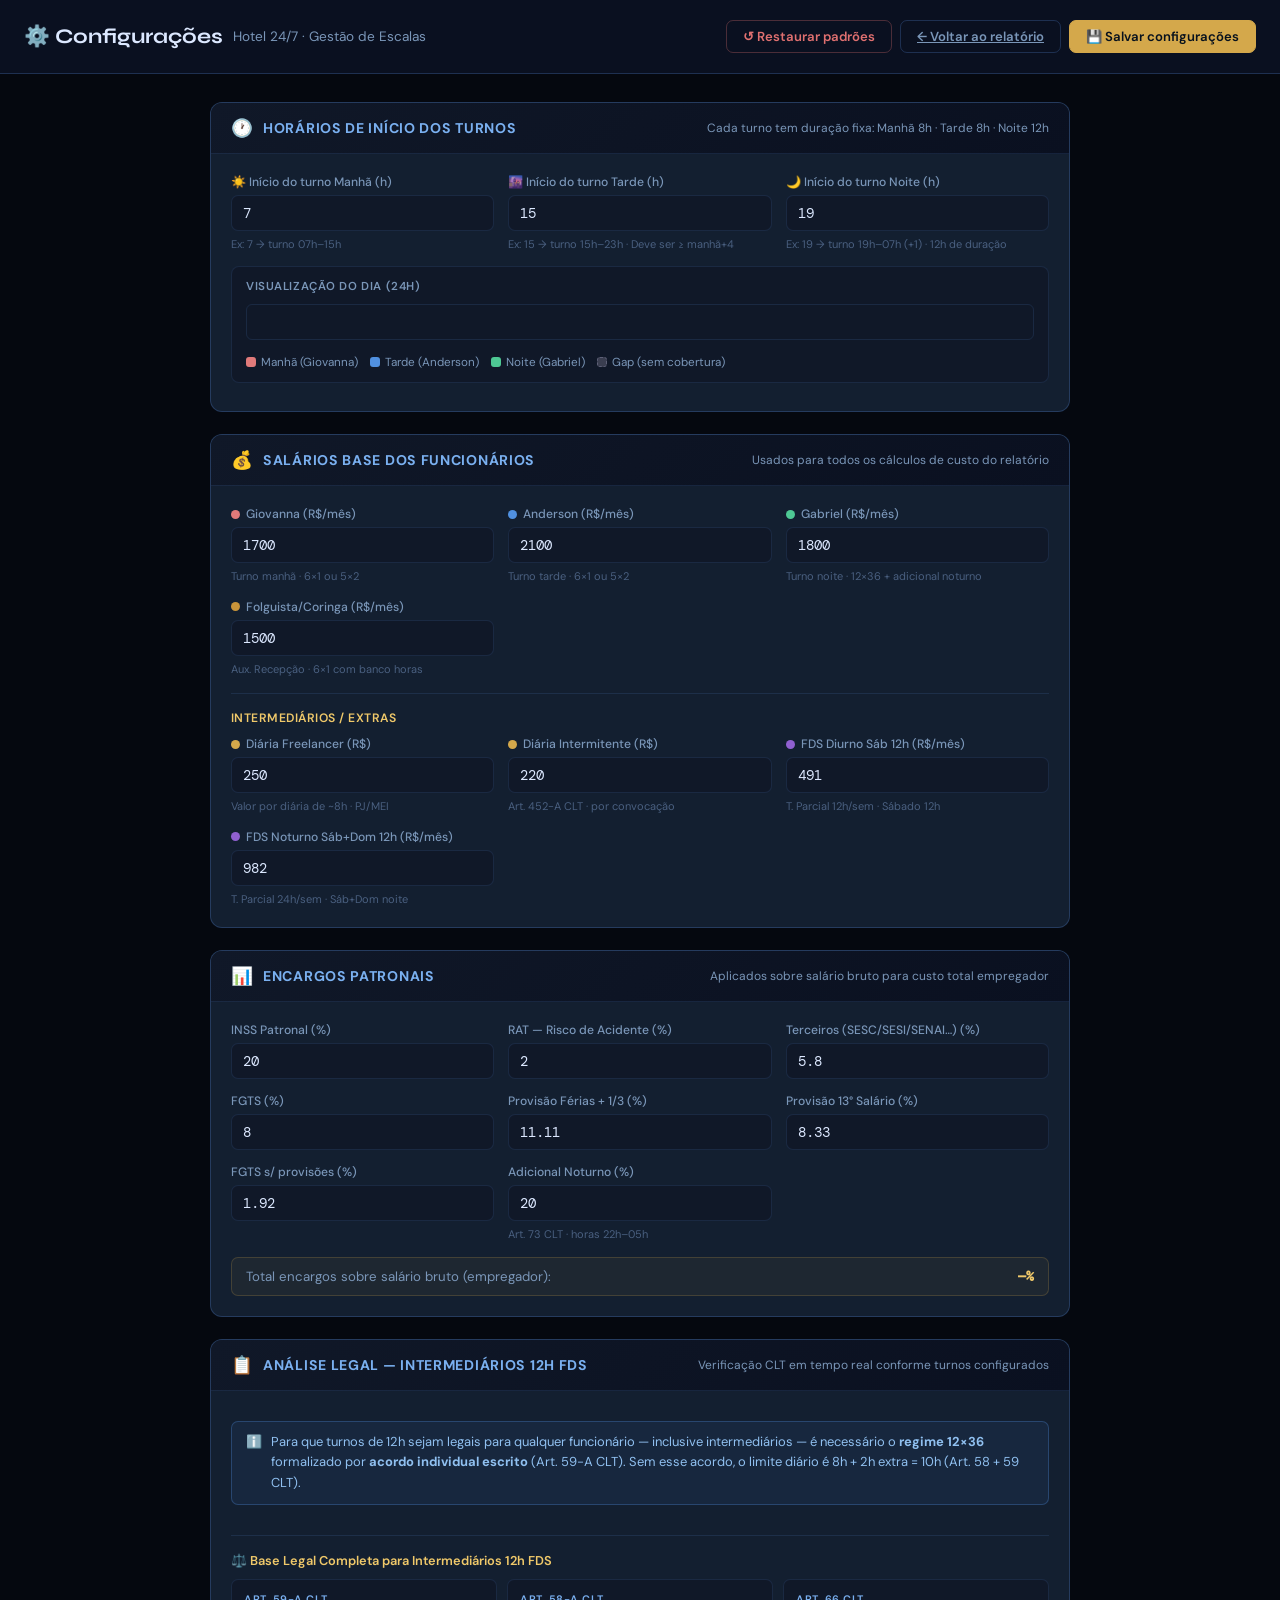
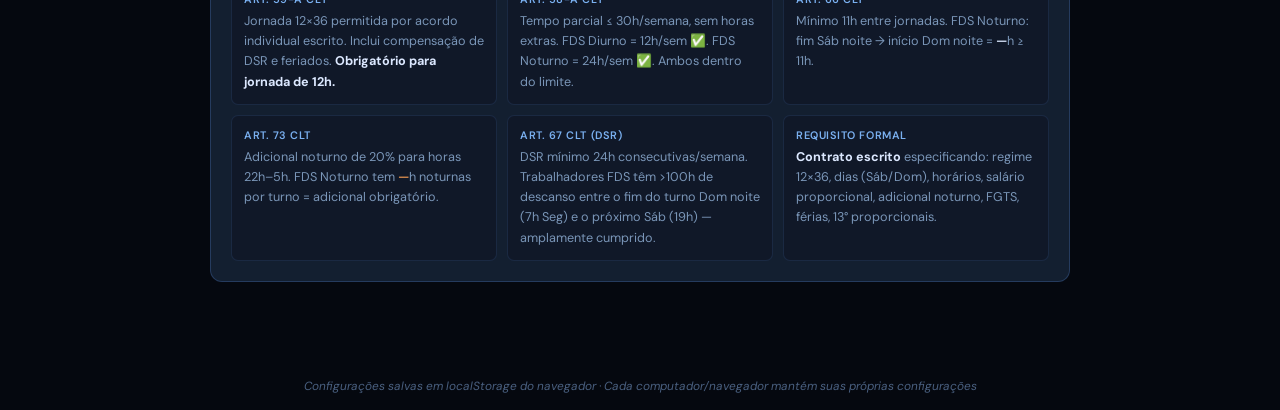
==== config.html @ 9b2089f6 "Arquivos iniciais" ====
<!DOCTYPE html>
<html lang="pt-BR">
<head>
<meta charset="UTF-8">
<meta name="viewport" content="width=device-width, initial-scale=1.0">
<title>⚙️ Configurações — Escala Hotel 24/7</title>
<link href="https://fonts.googleapis.com/css2?family=Syne:wght@600;700;800&family=DM+Sans:wght@300;400;500;600&family=DM+Mono:wght@400;500&display=swap" rel="stylesheet">
<style>
*{margin:0;padding:0;box-sizing:border-box}
:root{
  --bg:#05080f;--bg2:#0a1020;--bg3:#101828;--card:#131f30;
  --border:rgba(99,160,255,.12);--border2:rgba(99,160,255,.22);
  --blue:#4f8fe0;--blue2:#7ab0f0;--blue3:#b0d0ff;
  --gold:#d4a84b;--gold2:#f0c96a;
  --text:#dce8ff;--muted:#4a6080;--muted2:#7a96b8;
  --gio:#e07a7a;--and:#5090e0;--gab:#4ec894;--free:#d4a84b;--new:#9060d0;--folg:#c9943a;
  --green:#4ec894;--red:#e07070;--orange:#e09050;
  --warn-bg:rgba(224,144,80,.08);--warn-border:rgba(224,144,80,.3);
  --info-bg:rgba(79,143,224,.08);--info-border:rgba(79,143,224,.3);
}
body{font-family:'DM Sans',sans-serif;background:var(--bg);color:var(--text);min-height:100vh}
h1,h2{font-family:'Syne',sans-serif}
.mono{font-family:'DM Mono',monospace}

/* ── HEADER ── */
.header{
  background:var(--bg2);border-bottom:1px solid var(--border2);
  padding:20px 24px;display:flex;align-items:center;justify-content:space-between;gap:16px;flex-wrap:wrap;
  position:sticky;top:0;z-index:100;backdrop-filter:blur(8px);
}
.header h1{font-size:1.3rem;font-weight:700;display:flex;align-items:center;gap:10px}
.header h1 span{font-size:.85rem;font-weight:400;color:var(--muted2);font-family:'DM Sans',sans-serif}
.header-btns{display:flex;gap:8px}
.btn{
  padding:7px 16px;border-radius:7px;border:1px solid var(--border2);
  font-family:'DM Sans',sans-serif;font-size:.82rem;font-weight:600;cursor:pointer;transition:all .18s;
}
.btn-back{background:transparent;color:var(--muted2)}
.btn-back:hover{border-color:var(--blue2);color:var(--blue2)}
.btn-save{background:var(--gold);border-color:var(--gold);color:#07111d}
.btn-save:hover{background:var(--gold2);border-color:var(--gold2)}
.btn-reset{background:transparent;color:var(--red);border-color:rgba(224,112,112,.3)}
.btn-reset:hover{background:rgba(224,112,112,.1)}

/* ── TOAST ── */
.toast{
  position:fixed;bottom:24px;right:24px;z-index:999;
  background:rgba(78,200,148,.15);border:1px solid rgba(78,200,148,.4);
  color:var(--green);padding:10px 18px;border-radius:8px;font-size:.85rem;font-weight:500;
  transform:translateY(80px);opacity:0;transition:all .3s;pointer-events:none;
}
.toast.show{transform:translateY(0);opacity:1}

/* ── LAYOUT ── */
.page{max-width:900px;margin:0 auto;padding:28px 20px 80px;display:flex;flex-direction:column;gap:22px}

/* ── SECTION CARD ── */
.card{background:var(--card);border:1px solid var(--border2);border-radius:12px;overflow:hidden}
.card-head{
  background:linear-gradient(135deg,var(--bg3),var(--bg2));
  padding:14px 20px;border-bottom:1px solid var(--border);
  display:flex;align-items:center;gap:10px;
}
.card-head .icon{font-size:1.1rem}
.card-head h2{font-family:'DM Sans',sans-serif;font-size:.88rem;font-weight:700;text-transform:uppercase;letter-spacing:.05em;color:var(--blue2)}
.card-head .note{font-size:.75rem;color:var(--muted2);margin-left:auto}
.card-body{padding:20px}

/* ── FIELD GRID ── */
.field-grid{display:grid;grid-template-columns:repeat(auto-fill,minmax(200px,1fr));gap:14px}
.field{display:flex;flex-direction:column;gap:5px}
.field label{font-size:.76rem;color:var(--muted2);font-weight:500;display:flex;align-items:center;gap:6px}
.field label .dot{width:9px;height:9px;border-radius:50%;flex-shrink:0}
.field input[type=number], .field input[type=text], .field select{
  padding:8px 11px;border-radius:7px;
  background:var(--bg3);border:1px solid var(--border);
  color:var(--text);font-family:'DM Mono',monospace;font-size:.88rem;
  transition:border-color .15s;width:100%;
}
.field input:focus, .field select:focus{outline:none;border-color:var(--blue);background:var(--bg2)}
.field .hint{font-size:.69rem;color:var(--muted);line-height:1.4;margin-top:1px}

/* ── SHIFT TIME VISUAL ── */
.shift-visual{
  background:var(--bg3);border:1px solid var(--border);border-radius:8px;
  padding:12px 14px;margin-top:14px;
}
.shift-visual-title{font-size:.72rem;color:var(--muted2);text-transform:uppercase;letter-spacing:.05em;margin-bottom:10px;font-weight:600}
.shift-bar{position:relative;height:36px;border-radius:6px;overflow:hidden;border:1px solid var(--border)}
.shift-seg{
  position:absolute;top:0;height:100%;display:flex;align-items:center;justify-content:center;
  font-size:.7rem;font-weight:700;color:rgba(255,255,255,.92);font-family:'DM Mono',monospace;
  text-shadow:0 1px 3px rgba(0,0,0,.5);letter-spacing:.02em;overflow:hidden;white-space:nowrap;
}
.shift-labels{display:flex;justify-content:space-between;margin-top:6px;font-size:.62rem;font-family:'DM Mono',monospace;color:var(--muted2)}
.shift-legend{display:flex;gap:12px;flex-wrap:wrap;margin-top:8px}
.sl-item{display:flex;align-items:center;gap:5px;font-size:.73rem;color:var(--muted2)}
.sl-dot{width:10px;height:10px;border-radius:3px}

/* ── CLT STATUS PILL ── */
.clt-row{display:flex;align-items:center;gap:8px;margin-top:8px;flex-wrap:wrap}
.pill{display:inline-flex;align-items:center;gap:5px;padding:3px 10px;border-radius:12px;font-size:.72rem;font-weight:600;border:1px solid}
.pill-ok{background:rgba(78,200,148,.12);color:var(--green);border-color:rgba(78,200,148,.3)}
.pill-warn{background:rgba(224,144,80,.12);color:var(--orange);border-color:rgba(224,144,80,.3)}
.pill-bad{background:rgba(224,112,112,.12);color:var(--red);border-color:rgba(224,112,112,.3)}

/* ── ALERT ── */
.alert{border-radius:7px;padding:10px 14px;font-size:.81rem;display:flex;gap:9px;align-items:flex-start;margin-top:10px;line-height:1.6;border:1px solid}
.alert-info{background:var(--info-bg);border-color:var(--info-border);color:#90c0f0}
.alert-warn{background:var(--warn-bg);border-color:var(--warn-border);color:#e8b870}
.alert-green{background:rgba(78,200,148,.07);border-color:rgba(78,200,148,.25);color:#80e0b0}

/* ── INTERMEDIÁRIO CARDS ── */
.int-grid{display:grid;grid-template-columns:1fr 1fr;gap:14px;margin-top:14px}
@media(max-width:600px){.int-grid{grid-template-columns:1fr}}
.int-card{
  background:var(--bg3);border:1px solid var(--border);border-radius:9px;overflow:hidden;
}
.int-card.valid{border-color:rgba(78,200,148,.3)}
.int-card .ic-head{
  padding:11px 14px;border-bottom:1px solid var(--border);
  display:flex;align-items:center;gap:8px;
}
.int-card .ic-body{padding:12px 14px}
.ic-row{display:grid;grid-template-columns:120px 1fr;gap:6px;font-size:.78rem;padding:3px 0;border-bottom:1px solid rgba(255,255,255,.03)}
.ic-row:last-child{border:none}
.ic-row .lbl{color:var(--muted2);font-size:.73rem}
.ic-row .val{color:var(--text)}

/* ── DIVIDER ── */
.divider{height:1px;background:var(--border);margin:16px 0}

/* ── FOOTER NOTE ── */
.footer-note{text-align:center;color:var(--muted);font-size:.74rem;padding:16px;font-style:italic}
</style>
</head>
<body>

<div class="header">
  <h1>⚙️ Configurações <span>Hotel 24/7 · Gestão de Escalas</span></h1>
  <div class="header-btns">
    <button class="btn btn-reset" onclick="resetAll()">↺ Restaurar padrões</button>
    <a href="escala-hotel.html" class="btn btn-back">← Voltar ao relatório</a>
    <button class="btn btn-save" onclick="saveAll()">💾 Salvar configurações</button>
  </div>
</div>

<div class="page">

  <!-- ── TURNOS ── -->
  <div class="card">
    <div class="card-head">
      <span class="icon">🕐</span>
      <h2>Horários de Início dos Turnos</h2>
      <span class="note">Cada turno tem duração fixa: Manhã 8h · Tarde 8h · Noite 12h</span>
    </div>
    <div class="card-body">
      <div class="field-grid">
        <div class="field">
          <label>☀️ Início do turno Manhã (h)</label>
          <input type="number" id="morningStart" min="0" max="12" step="1" value="7" onchange="updateShiftVisual()">
          <span class="hint">Ex: 7 → turno 07h–15h</span>
        </div>
        <div class="field">
          <label>🌆 Início do turno Tarde (h)</label>
          <input type="number" id="afternoonStart" min="8" max="20" step="1" value="15" onchange="updateShiftVisual()">
          <span class="hint">Ex: 15 → turno 15h–23h · Deve ser ≥ manhã+4</span>
        </div>
        <div class="field">
          <label>🌙 Início do turno Noite (h)</label>
          <input type="number" id="nightStart" min="14" max="23" step="1" value="19" onchange="updateShiftVisual()">
          <span class="hint">Ex: 19 → turno 19h–07h (+1) · 12h de duração</span>
        </div>
      </div>

      <div class="shift-visual">
        <div class="shift-visual-title">Visualização do dia (24h)</div>
        <div class="shift-bar" id="shift-bar"></div>
        <div class="shift-labels" id="shift-labels"></div>
        <div class="shift-legend">
          <div class="sl-item"><div class="sl-dot" style="background:var(--gio)"></div>Manhã (Giovanna)</div>
          <div class="sl-item"><div class="sl-dot" style="background:var(--and)"></div>Tarde (Anderson)</div>
          <div class="sl-item"><div class="sl-dot" style="background:var(--gab)"></div>Noite (Gabriel)</div>
          <div class="sl-item"><div class="sl-dot" style="background:rgba(100,100,120,.5);border:1px dashed rgba(150,150,180,.4)"></div>Gap (sem cobertura)</div>
        </div>
      </div>

      <div id="shift-clt-status" class="clt-row"></div>
    </div>
  </div>

  <!-- ── SALÁRIOS ── -->
  <div class="card">
    <div class="card-head">
      <span class="icon">💰</span>
      <h2>Salários Base dos Funcionários</h2>
      <span class="note">Usados para todos os cálculos de custo do relatório</span>
    </div>
    <div class="card-body">
      <div class="field-grid">
        <div class="field">
          <label><div class="dot" style="background:var(--gio)"></div>Giovanna (R$/mês)</label>
          <input type="number" id="sal-giovanna" value="1700" min="0" step="50">
          <span class="hint">Turno manhã · 6×1 ou 5×2</span>
        </div>
        <div class="field">
          <label><div class="dot" style="background:var(--and)"></div>Anderson (R$/mês)</label>
          <input type="number" id="sal-anderson" value="2100" min="0" step="50">
          <span class="hint">Turno tarde · 6×1 ou 5×2</span>
        </div>
        <div class="field">
          <label><div class="dot" style="background:var(--gab)"></div>Gabriel (R$/mês)</label>
          <input type="number" id="sal-gabriel" value="1800" min="0" step="50">
          <span class="hint">Turno noite · 12×36 + adicional noturno</span>
        </div>
        <div class="field">
          <label><div class="dot" style="background:var(--folg)"></div>Folguista/Coringa (R$/mês)</label>
          <input type="number" id="sal-folguista" value="1500" min="0" step="50">
          <span class="hint">Aux. Recepção · 6×1 com banco horas</span>
        </div>
      </div>
      <div class="divider"></div>
      <div style="font-size:.76rem;color:var(--gold2);font-weight:600;text-transform:uppercase;letter-spacing:.04em;margin-bottom:10px">Intermediários / Extras</div>
      <div class="field-grid">
        <div class="field">
          <label><div class="dot" style="background:var(--free)"></div>Diária Freelancer (R$)</label>
          <input type="number" id="sal-freelancer" value="250" min="0" step="10">
          <span class="hint">Valor por diária de ~8h · PJ/MEI</span>
        </div>
        <div class="field">
          <label><div class="dot" style="background:var(--free)"></div>Diária Intermitente (R$)</label>
          <input type="number" id="sal-intermitente" value="220" min="0" step="10">
          <span class="hint">Art. 452-A CLT · por convocação</span>
        </div>
        <div class="field">
          <label><div class="dot" style="background:var(--new)"></div>FDS Diurno Sáb 12h (R$/mês) <span id="fds-day-calc" class="mono" style="color:var(--gold2);font-size:.7rem"></span></label>
          <input type="number" id="sal-fds-day" value="491" min="0" step="25" onchange="updateIntCalcs()">
          <span class="hint">T. Parcial 12h/sem · Sábado 12h</span>
        </div>
        <div class="field">
          <label><div class="dot" style="background:var(--new)"></div>FDS Noturno Sáb+Dom 12h (R$/mês) <span id="fds-night-calc" class="mono" style="color:var(--gold2);font-size:.7rem"></span></label>
          <input type="number" id="sal-fds-night" value="982" min="0" step="25" onchange="updateIntCalcs()">
          <span class="hint">T. Parcial 24h/sem · Sáb+Dom noite</span>
        </div>
      </div>
    </div>
  </div>

  <!-- ── ENCARGOS ── -->
  <div class="card">
    <div class="card-head">
      <span class="icon">📊</span>
      <h2>Encargos Patronais</h2>
      <span class="note">Aplicados sobre salário bruto para custo total empregador</span>
    </div>
    <div class="card-body">
      <div class="field-grid">
        <div class="field">
          <label>INSS Patronal (%)</label>
          <input type="number" id="enc-inss" value="20" min="0" max="50" step="0.1">
        </div>
        <div class="field">
          <label>RAT — Risco de Acidente (%)</label>
          <input type="number" id="enc-rat" value="2" min="0" max="6" step="0.1">
        </div>
        <div class="field">
          <label>Terceiros (SESC/SESI/SENAI…) (%)</label>
          <input type="number" id="enc-terceiros" value="5.8" min="0" max="15" step="0.1">
        </div>
        <div class="field">
          <label>FGTS (%)</label>
          <input type="number" id="enc-fgts" value="8" min="0" max="12" step="0.1">
        </div>
        <div class="field">
          <label>Provisão Férias + 1/3 (%)</label>
          <input type="number" id="enc-ferias" value="11.11" min="0" max="20" step="0.01">
        </div>
        <div class="field">
          <label>Provisão 13° Salário (%)</label>
          <input type="number" id="enc-decimo" value="8.33" min="0" max="12" step="0.01">
        </div>
        <div class="field">
          <label>FGTS s/ provisões (%)</label>
          <input type="number" id="enc-fgts-prov" value="1.92" min="0" max="5" step="0.01">
        </div>
        <div class="field">
          <label>Adicional Noturno (%)</label>
          <input type="number" id="enc-noturno" value="20" min="0" max="50" step="0.1">
          <span class="hint">Art. 73 CLT · horas 22h–05h</span>
        </div>
      </div>
      <div style="margin-top:14px;padding:10px 14px;background:rgba(212,168,75,.06);border-radius:7px;border:1px solid rgba(212,168,75,.2);display:flex;justify-content:space-between;font-size:.83rem">
        <span style="color:var(--muted2)">Total encargos sobre salário bruto (empregador):</span>
        <span class="mono" style="color:var(--gold2);font-weight:600" id="enc-total">—%</span>
      </div>
    </div>
  </div>

  <!-- ── ANÁLISE INTERMEDIÁRIOS 12H ── -->
  <div class="card">
    <div class="card-head">
      <span class="icon">📋</span>
      <h2>Análise Legal — Intermediários 12h FDS</h2>
      <span class="note">Verificação CLT em tempo real conforme turnos configurados</span>
    </div>
    <div class="card-body">
      <div class="alert alert-info">
        <span>ℹ️</span>
        <div>Para que turnos de 12h sejam legais para qualquer funcionário — inclusive intermediários — é necessário o <strong>regime 12×36</strong> formalizado por <strong>acordo individual escrito</strong> (Art. 59-A CLT). Sem esse acordo, o limite diário é 8h + 2h extra = 10h (Art. 58 + 59 CLT).</div>
      </div>

      <div class="int-grid" id="int-analysis"></div>

      <div class="divider"></div>
      <div style="font-size:.8rem;font-weight:600;color:var(--gold2);margin-bottom:10px">⚖️ Base Legal Completa para Intermediários 12h FDS</div>
      <div style="display:grid;grid-template-columns:repeat(auto-fit,minmax(220px,1fr));gap:10px;font-size:.79rem">
        <div style="background:var(--bg3);border:1px solid var(--border);border-radius:7px;padding:12px">
          <div style="color:var(--blue2);font-size:.68rem;text-transform:uppercase;letter-spacing:.05em;font-weight:600;margin-bottom:5px">Art. 59-A CLT</div>
          <div style="color:var(--muted2);line-height:1.6">Jornada 12×36 permitida por acordo individual escrito. Inclui compensação de DSR e feriados. <strong style="color:var(--text)">Obrigatório para jornada de 12h.</strong></div>
        </div>
        <div style="background:var(--bg3);border:1px solid var(--border);border-radius:7px;padding:12px">
          <div style="color:var(--blue2);font-size:.68rem;text-transform:uppercase;letter-spacing:.05em;font-weight:600;margin-bottom:5px">Art. 58-A CLT</div>
          <div style="color:var(--muted2);line-height:1.6">Tempo parcial ≤ 30h/semana, sem horas extras. FDS Diurno = 12h/sem ✅. FDS Noturno = 24h/sem ✅. Ambos dentro do limite.</div>
        </div>
        <div style="background:var(--bg3);border:1px solid var(--border);border-radius:7px;padding:12px">
          <div style="color:var(--blue2);font-size:.68rem;text-transform:uppercase;letter-spacing:.05em;font-weight:600;margin-bottom:5px">Art. 66 CLT</div>
          <div style="color:var(--muted2);line-height:1.6">Mínimo 11h entre jornadas. FDS Noturno: fim Sáb noite → início Dom noite = <span id="interjornada-val" style="color:var(--text);font-weight:600">—</span>h ≥ 11h.</div>
        </div>
        <div style="background:var(--bg3);border:1px solid var(--border);border-radius:7px;padding:12px">
          <div style="color:var(--blue2);font-size:.68rem;text-transform:uppercase;letter-spacing:.05em;font-weight:600;margin-bottom:5px">Art. 73 CLT</div>
          <div style="color:var(--muted2);line-height:1.6">Adicional noturno de 20% para horas 22h–5h. FDS Noturno tem <span id="night-hours-val" style="color:var(--orange);font-weight:600">—</span>h noturnas por turno = adicional obrigatório.</div>
        </div>
        <div style="background:var(--bg3);border:1px solid var(--border);border-radius:7px;padding:12px">
          <div style="color:var(--blue2);font-size:.68rem;text-transform:uppercase;letter-spacing:.05em;font-weight:600;margin-bottom:5px">Art. 67 CLT (DSR)</div>
          <div style="color:var(--muted2);line-height:1.6">DSR mínimo 24h consecutivas/semana. Trabalhadores FDS têm >100h de descanso entre o fim do turno Dom noite (7h Seg) e o próximo Sáb (19h) — amplamente cumprido.</div>
        </div>
        <div style="background:var(--bg3);border:1px solid var(--border);border-radius:7px;padding:12px">
          <div style="color:var(--blue2);font-size:.68rem;text-transform:uppercase;letter-spacing:.05em;font-weight:600;margin-bottom:5px">Requisito Formal</div>
          <div style="color:var(--muted2);line-height:1.6"><strong style="color:var(--text)">Contrato escrito</strong> especificando: regime 12×36, dias (Sáb/Dom), horários, salário proporcional, adicional noturno, FGTS, férias, 13° proporcionais.</div>
        </div>
      </div>
    </div>
  </div>

</div><!-- end page -->

<div class="footer-note">Configurações salvas em localStorage do navegador · Cada computador/navegador mantém suas próprias configurações</div>
<div class="toast" id="toast">✅ Configurações salvas com sucesso!</div>

<script>
const STORAGE_KEY = 'hotel_escala_config';
const pad = h => { h = ((h%24)+24)%24; return h<10?'0'+h:''+h; };

// ── DEFAULTS ──────────────────────────────────────────────────
const DEFAULTS = {
  morningStart: 7, afternoonStart: 15, nightStart: 19,
  salaries: {
    giovanna:1700, anderson:2100, gabriel:1800, folguista:1500,
    freelancer:250, intermitente:220, fdsDay:491, fdsNight:982,
  },
  charges: {
    inss:20, rat:2, terceiros:5.8, fgts:8,
    ferias:11.11, decimo:8.33, fgtsProv:1.92, noturno:20,
  }
};

// ── LOAD / SAVE ───────────────────────────────────────────────
function loadConfig() {
  try {
    const raw = localStorage.getItem(STORAGE_KEY);
    return raw ? JSON.parse(raw) : { ...DEFAULTS };
  } catch { return { ...DEFAULTS }; }
}

function saveAll() {
  const cfg = readForm();
  try {
    localStorage.setItem(STORAGE_KEY, JSON.stringify(cfg));
    showToast('✅ Configurações salvas!');
  } catch(e) {
    showToast('❌ Erro ao salvar: ' + e.message, true);
  }
}

function resetAll() {
  if (!confirm('Restaurar todos os valores padrão?')) return;
  fillForm(DEFAULTS);
  updateShiftVisual();
  updateEncTotal();
  updateIntCalcs();
  showToast('↺ Valores padrão restaurados');
}

function readForm() {
  return {
    morningStart:   +document.getElementById('morningStart').value || 7,
    afternoonStart: +document.getElementById('afternoonStart').value || 15,
    nightStart:     +document.getElementById('nightStart').value || 19,
    salaries: {
      giovanna:    +document.getElementById('sal-giovanna').value || 1700,
      anderson:    +document.getElementById('sal-anderson').value || 2100,
      gabriel:     +document.getElementById('sal-gabriel').value || 1800,
      folguista:   +document.getElementById('sal-folguista').value || 1500,
      freelancer:  +document.getElementById('sal-freelancer').value || 250,
      intermitente:+document.getElementById('sal-intermitente').value || 220,
      fdsDay:      +document.getElementById('sal-fds-day').value || 491,
      fdsNight:    +document.getElementById('sal-fds-night').value || 982,
    },
    charges: {
      inss:     +document.getElementById('enc-inss').value || 20,
      rat:      +document.getElementById('enc-rat').value || 2,
      terceiros:+document.getElementById('enc-terceiros').value || 5.8,
      fgts:     +document.getElementById('enc-fgts').value || 8,
      ferias:   +document.getElementById('enc-ferias').value || 11.11,
      decimo:   +document.getElementById('enc-decimo').value || 8.33,
      fgtsProv: +document.getElementById('enc-fgts-prov').value || 1.92,
      noturno:  +document.getElementById('enc-noturno').value || 20,
    }
  };
}

function fillForm(cfg) {
  const set = (id, v) => { const el=document.getElementById(id); if(el) el.value=v; };
  set('morningStart',   cfg.morningStart ?? 7);
  set('afternoonStart', cfg.afternoonStart ?? 15);
  set('nightStart',     cfg.nightStart ?? 19);
  const s = cfg.salaries || {};
  set('sal-giovanna',   s.giovanna   ?? 1700);
  set('sal-anderson',   s.anderson   ?? 2100);
  set('sal-gabriel',    s.gabriel    ?? 1800);
  set('sal-folguista',  s.folguista  ?? 1500);
  set('sal-freelancer', s.freelancer ?? 250);
  set('sal-intermitente', s.intermitente ?? 220);
  set('sal-fds-day',    s.fdsDay     ?? 491);
  set('sal-fds-night',  s.fdsNight   ?? 982);
  const c = cfg.charges || {};
  set('enc-inss',     c.inss     ?? 20);
  set('enc-rat',      c.rat      ?? 2);
  set('enc-terceiros',c.terceiros?? 5.8);
  set('enc-fgts',     c.fgts     ?? 8);
  set('enc-ferias',   c.ferias   ?? 11.11);
  set('enc-decimo',   c.decimo   ?? 8.33);
  set('enc-fgts-prov',c.fgtsProv ?? 1.92);
  set('enc-noturno',  c.noturno  ?? 20);
}

// ── SHIFT VISUAL ──────────────────────────────────────────────
function updateShiftVisual() {
  const ms = +document.getElementById('morningStart').value || 7;
  const as = +document.getElementById('afternoonStart').value || 15;
  const ns = +document.getElementById('nightStart').value || 19;
  const me = as;      // morning ends when afternoon begins
  const ae = ns;      // afternoon ends when night begins
  const ne = ms + 24; // night ends next day at morning start

  const bar = document.getElementById('shift-bar');
  const lbls = document.getElementById('shift-labels');
  if (!bar) return;

  // Segments (all in 0-24 space, night wraps)
  const toLeft  = h => (h / 24 * 100).toFixed(2) + '%';
  const toWidth = (s, e) => ((e - s) / 24 * 100).toFixed(2) + '%';

  bar.innerHTML = '';

  // Background (gap)
  bar.style.background = 'rgba(180,50,50,.15)';

  function addSeg(start, end, color, label) {
    // handle overnight wrap
    const segs = end <= 24
      ? [[start, end]]
      : [[start, 24], [0, end - 24]];
    segs.forEach(([s, e]) => {
      if (e <= 0 || s >= 24) return;
      const el = document.createElement('div');
      el.className = 'shift-seg';
      el.style.left  = toLeft(Math.max(0, s));
      el.style.width = toWidth(Math.max(0, s), Math.min(24, e));
      el.style.background = color;
      const dur = Math.min(24, e) - Math.max(0, s);
      el.textContent = dur >= 2 ? label : '';
      bar.appendChild(el);
    });
  }

  addSeg(ms, me, 'rgba(224,122,122,.82)', `☀ ${pad(ms)}–${pad(me)}`);
  addSeg(as, ae, 'rgba(80,144,224,.82)',  `🌆 ${pad(as)}–${pad(ae)}`);
  addSeg(ns, ne, 'rgba(78,200,148,.82)',  `🌙 ${pad(ns)}–${pad(ms)}+1`);

  // Hour labels
  lbls.innerHTML = [0,6,12,18,24].map(h => `<span>${pad(h)}h</span>`).join('');

  // CLT status
  updateShiftCLT(ms, as, ns, me, ae);
  updateIntCalcs();
}

function updateShiftCLT(ms, as, ns, me, ae) {
  const statusEl = document.getElementById('shift-clt-status');
  if (!statusEl) return;
  const pills = [];
  const mDur = me - ms; // morning duration
  const aDur = ae - as; // afternoon duration
  const nDur = (ms + 24) - ns; // night duration (overnight)
  const gap1 = as - me; // gap between morning end and afternoon start
  const gap2 = ns - ae; // gap between afternoon end and night start

  if (mDur === 8) pills.push({ok:true, txt:`Manhã: ${mDur}h ✅`});
  else if (mDur < 8) pills.push({ok:true, txt:`Manhã: ${mDur}h (< 8h)`});
  else pills.push({ok:false, txt:`Manhã: ${mDur}h — excede 8h diárias ⚠`});

  if (aDur === 8) pills.push({ok:true, txt:`Tarde: ${aDur}h ✅`});
  else if (aDur < 8) pills.push({ok:true, txt:`Tarde: ${aDur}h (< 8h)`});
  else pills.push({ok:false, txt:`Tarde: ${aDur}h — excede 8h ⚠`});

  if (nDur === 12) pills.push({ok:true, txt:`Noite: ${nDur}h (12×36) ✅`});
  else if (nDur < 12) pills.push({warn:true, txt:`Noite: ${nDur}h ⚠`});
  else pills.push({ok:false, txt:`Noite: ${nDur}h — excede 12h ⚠`});

  if (gap1 > 0) pills.push({warn:true, txt:`Gap manhã→tarde: ${gap1}h`});
  if (gap2 > 0) pills.push({warn:true, txt:`Gap tarde→noite: ${gap2}h`});

  statusEl.innerHTML = pills.map(p =>
    `<span class="pill ${p.ok?'pill-ok':p.warn?'pill-warn':'pill-bad'}">${p.txt}</span>`
  ).join('');
}

// ── ENCARGOS TOTAL ────────────────────────────────────────────
function updateEncTotal() {
  const get = id => parseFloat(document.getElementById(id)?.value) || 0;
  const total = get('enc-inss') + get('enc-rat') + get('enc-terceiros') + get('enc-fgts')
              + get('enc-ferias') + get('enc-decimo') + get('enc-fgts-prov');
  const el = document.getElementById('enc-total');
  if (el) el.textContent = total.toFixed(2) + '%';
}

// ── INTERMEDIÁRIO CALCS ───────────────────────────────────────
function updateIntCalcs() {
  const ms = +document.getElementById('morningStart').value || 7;
  const ns = +document.getElementById('nightStart').value || 19;
  const nightDur = (ms + 24) - ns; // e.g. 19→7 = 12h
  // FDS Day: Sáb 12h diurno (morningStart → nightStart)
  const dayDur = ns - ms; // e.g. 7→19 = 12h
  // FDS Night: Sáb+Dom 12h noturno each
  const interjornada = (ms + 24) - (ns + nightDur); // end of Sat night → start of Sun night
  // interjornada = ms (Sun morning) - ns (Sun night start from next day perspective)
  // Actually: Sat night ends at ms (next day). Sun night starts at ns. Gap = ns - ms (in same Sun day)
  const interj = ns - ms; // e.g. 19-7 = 12h

  // Night hours (22h-5h) per shift
  const nStart = ns, nEnd = ms + 24;
  const nightNoctHours = Math.max(0, Math.min(nEnd, 29) - Math.max(nStart, 22)); // 29 = 5+24

  const el = id => document.getElementById(id);
  if (el('interjornada-val')) el('interjornada-val').textContent = interj;
  if (el('night-hours-val'))  el('night-hours-val').textContent  = nightNoctHours + 'h';

  // Reference salary for proportional calc
  const refSal = +document.getElementById('sal-gabriel')?.value || 1800;
  const fdsDaySal  = Math.round(refSal * dayDur / 220);  // 12h/220h monthly
  const fdsNightSal = Math.round(refSal * (nightDur * 2) / 220 * 1.2); // 24h/week + noturno

  if (el('fds-day-calc'))   el('fds-day-calc').textContent   = `≈ R$${fdsDaySal}`;
  if (el('fds-night-calc')) el('fds-night-calc').textContent = `≈ R$${fdsNightSal}`;

  // Analysis cards
  const intEl = document.getElementById('int-analysis');
  if (!intEl) return;

  const ok   = interj >= 11;
  const okDayDur   = dayDur <= 12 && dayDur >= 1;
  const okNightDur = nightDur === 12;

  intEl.innerHTML = `
  <!-- FDS Diurno -->
  <div class="int-card ${okDayDur?'valid':''}">
    <div class="ic-head">
      <span style="font-size:1rem">☀️</span>
      <div>
        <div style="font-weight:700;font-size:.88rem">FDS Diurno — Sábado 12h</div>
        <div style="font-size:.72rem;color:var(--muted2)">${pad(ms)}h–${pad(ns)}h · ${dayDur}h de duração</div>
      </div>
      <span class="pill ${dayDur<=30?'pill-ok':'pill-bad'}" style="margin-left:auto">${dayDur<=30?'✅ LEGAL':'❌ INVÁLIDO'}</span>
    </div>
    <div class="ic-body">
      <div class="ic-row"><span class="lbl">Regime</span><span class="val">T. Parcial (Art. 58-A) + 12×36 (Art. 59-A)</span></div>
      <div class="ic-row"><span class="lbl">Horas/semana</span><span class="val mono">${dayDur}h ≤ 30h → ✅ dentro do limite</span></div>
      <div class="ic-row"><span class="lbl">Jornada diária</span><span class="val mono">${dayDur}h ${dayDur>10?'— requer acordo 12×36':'— dentro do limite 12×36'}</span></div>
      <div class="ic-row"><span class="lbl">Salário prop.</span><span class="val mono">≈ R$ ${fdsDaySal}/mês (${dayDur}h/220h × ref.)</span></div>
      <div class="ic-row"><span class="lbl">Noturno</span><span class="val">Não — turno diurno</span></div>
      <div class="ic-row"><span class="lbl">DSR</span><span class="val">Compensado no 12×36 (Art. 59-A § único)</span></div>
      <div class="ic-row"><span class="lbl">Contrato</span><span class="val">Escrito obrigatório + acordo 12×36 individual</span></div>
    </div>
  </div>

  <!-- FDS Noturno -->
  <div class="int-card ${ok&&okNightDur?'valid':''}">
    <div class="ic-head">
      <span style="font-size:1rem">🌙</span>
      <div>
        <div style="font-weight:700;font-size:.88rem">FDS Noturno — Sáb+Dom 12h/noite</div>
        <div style="font-size:.72rem;color:var(--muted2)">${pad(ns)}h–${pad(ms)}h(+1) · ${nightDur*2}h/semana</div>
      </div>
      <span class="pill ${ok&&okNightDur?'pill-ok':'pill-warn'}" style="margin-left:auto">${ok&&okNightDur?'✅ LEGAL':'⚠ ATENÇÃO'}</span>
    </div>
    <div class="ic-body">
      <div class="ic-row"><span class="lbl">Regime</span><span class="val">T. Parcial (Art. 58-A) + 12×36 (Art. 59-A)</span></div>
      <div class="ic-row"><span class="lbl">Horas/semana</span><span class="val mono">${nightDur*2}h ≤ 30h → ✅ dentro do limite</span></div>
      <div class="ic-row"><span class="lbl">Interjornada</span><span class="val mono${ok?'':' ' + (interj>=11?'':' " style="color:var(--red)'")}">${interj}h ${ok?'≥ 11h ✅':'⚠ <11h ILEGAL'}</span></div>
      <div class="ic-row"><span class="lbl">Adic. noturno</span><span class="val mono" style="color:var(--orange)">${nightNoctHours}h/turno × 20% obrigatório</span></div>
      <div class="ic-row"><span class="lbl">Salário prop.</span><span class="val mono">≈ R$ ${fdsNightSal}/mês (+noturno)</span></div>
      <div class="ic-row"><span class="lbl">DSR</span><span class="val">Compensado no 12×36 + 131h descanso/semana ✅</span></div>
      <div class="ic-row"><span class="lbl">Contrato</span><span class="val">Escrito obrigatório + acordo 12×36 + adic. noturno</span></div>
    </div>
    ${!ok?`<div class="alert alert-warn" style="margin:0 14px 12px;font-size:.76rem"><span>⚠️</span><div>Interjornada de ${interj}h está abaixo do mínimo de 11h (Art. 66). Ajuste o horário de início da noite.</div></div>`:''}
  </div>`;
}

// ── TOAST ─────────────────────────────────────────────────────
function showToast(msg) {
  const t = document.getElementById('toast');
  t.textContent = msg;
  t.classList.add('show');
  setTimeout(() => t.classList.remove('show'), 2800);
}

// ── LIVE UPDATES ──────────────────────────────────────────────
document.addEventListener('input', e => {
  if (e.target.id.startsWith('enc-')) updateEncTotal();
});

// ── INIT ──────────────────────────────────────────────────────
document.addEventListener('DOMContentLoaded', () => {
  const cfg = loadConfig();
  fillForm(cfg);
  updateShiftVisual();
  updateEncTotal();
  updateIntCalcs();
});
</script>
</body>
</html>
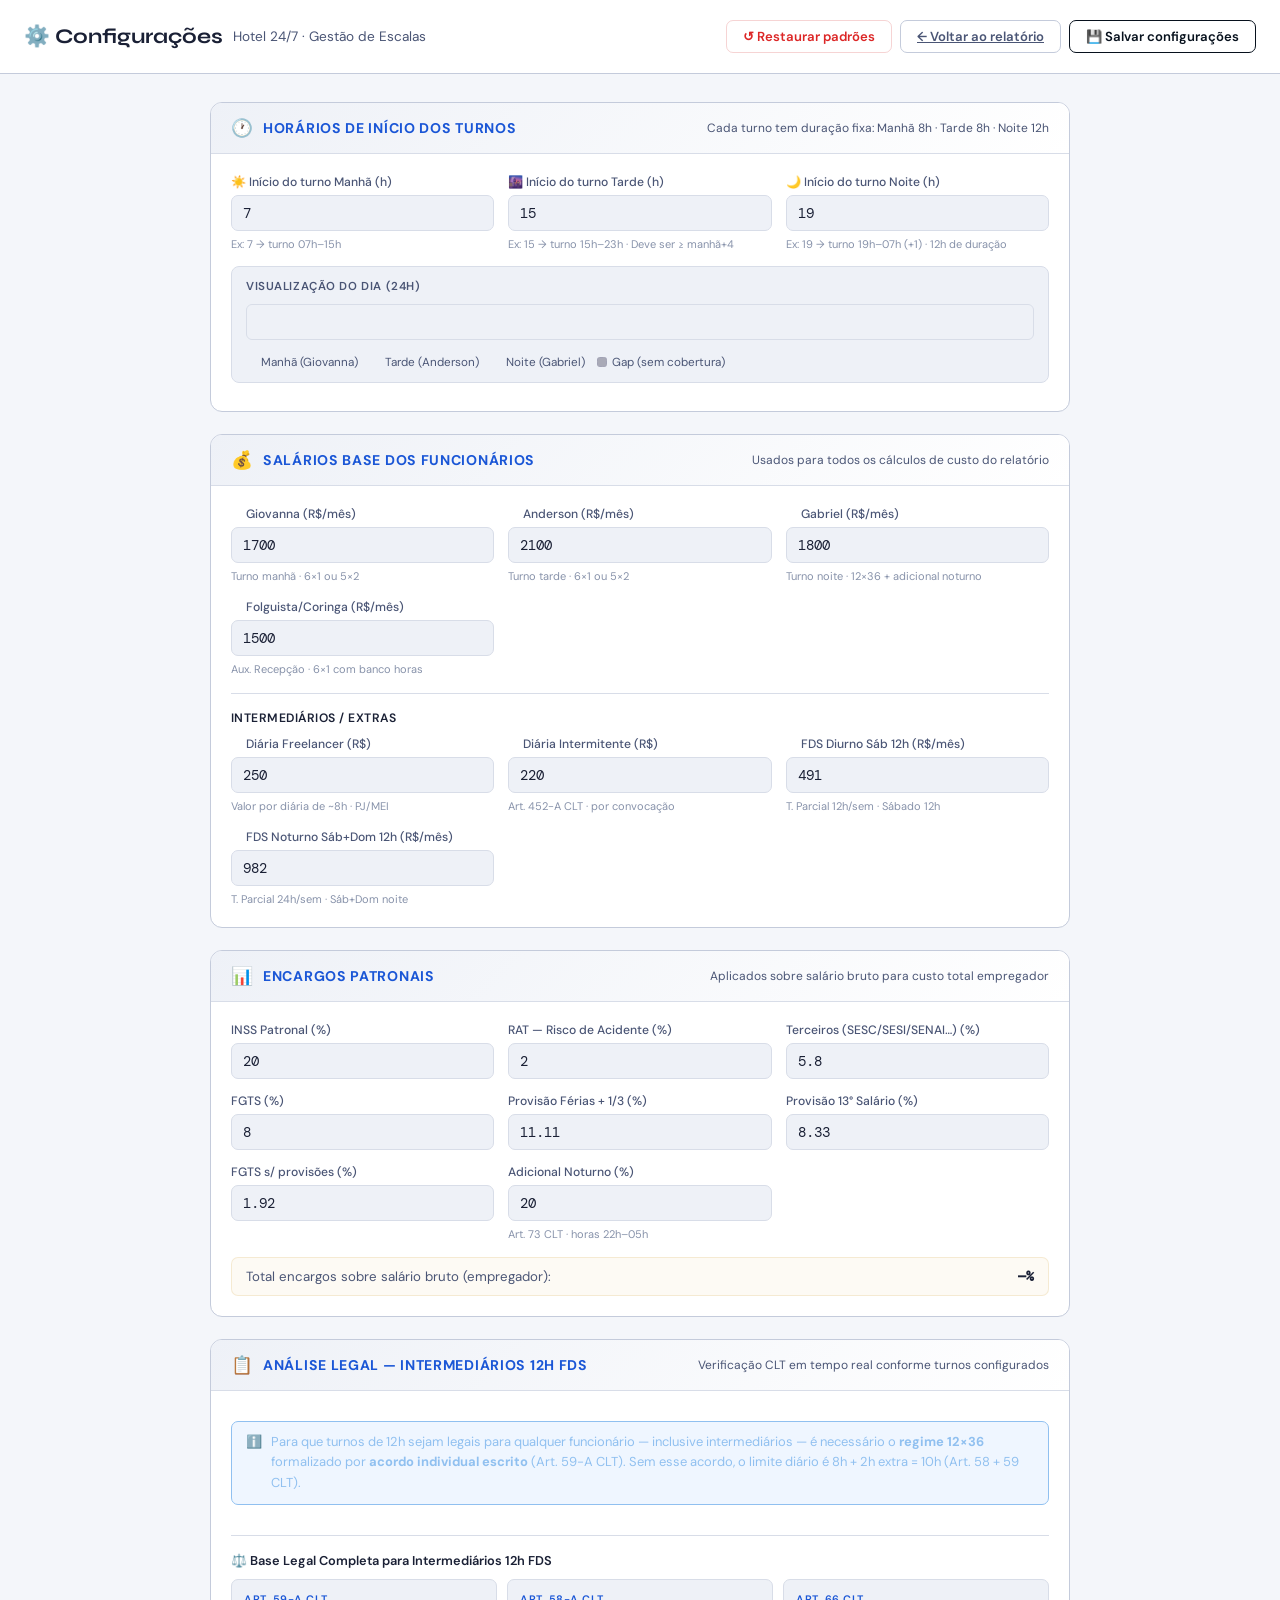
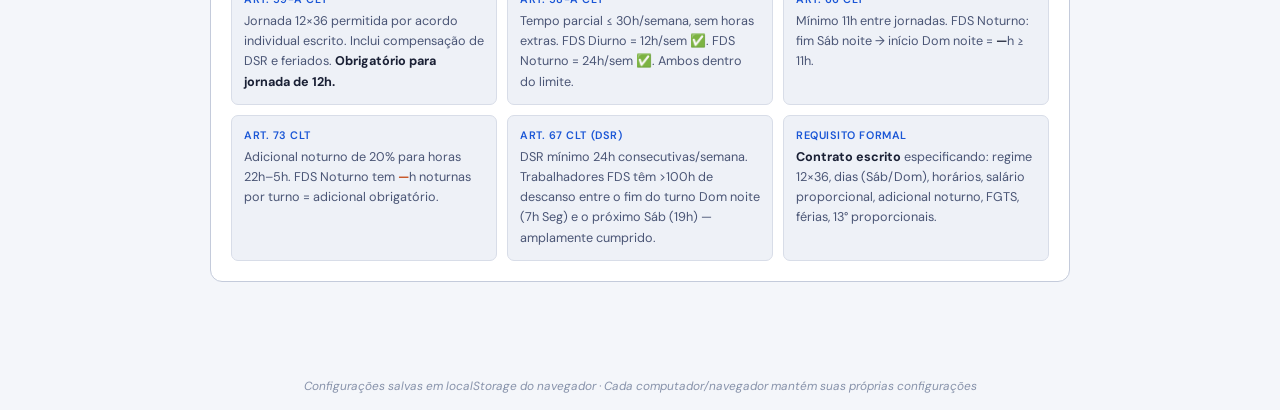
==== commit edf5f999: "Ajuste geral" ====
--- a/config.html
+++ b/config.html
@@ -8,34 +8,39 @@
 <style>
 *{margin:0;padding:0;box-sizing:border-box}
 :root{
-  --bg:#05080f;--bg2:#0a1020;--bg3:#101828;--card:#131f30;
-  --border:rgba(99,160,255,.12);--border2:rgba(99,160,255,.22);
-  --blue:#4f8fe0;--blue2:#7ab0f0;--blue3:#b0d0ff;
-  --gold:#d4a84b;--gold2:#f0c96a;
-  --text:#dce8ff;--muted:#4a6080;--muted2:#7a96b8;
-  --gio:#e07a7a;--and:#5090e0;--gab:#4ec894;--free:#d4a84b;--new:#9060d0;--folg:#c9943a;
-  --green:#4ec894;--red:#e07070;--orange:#e09050;
-  --warn-bg:rgba(224,144,80,.08);--warn-border:rgba(224,144,80,.3);
-  --info-bg:rgba(79,143,224,.08);--info-border:rgba(79,143,224,.3);
-}
-body{font-family:'DM Sans',sans-serif;background:var(--bg);color:var(--text);min-height:100vh}
+  --bg:#f4f6fa;--bg2:#fff;--bg3:#eef1f7;--card:#fff;
+  --bdr:#d8dde8;--bdr2:#c4cbdb;
+  --tx:#1a2035;--tx2:#4a5575;--tx3:#8792aa;
+  --blue:#2c6ef2;--blue2:#1a56d6;--blue3:#eff6ff;
+  --green:#16a34a;--red:#dc2626;--orange:#c2410c;--amber:#d97706;
+  --ok-bg:#f0fdf4;--ok-bdr:#bbf7d0;
+  --warn-bg:#fff7ed;--warn-bdr:#fed7aa;
+  --crit-bg:#fef2f2;--crit-bdr:#fecaca;
+  --info-bg:#eff6ff;--info-bdr:#bfdbfe;
+  --sh:0 1px 3px rgba(0,0,0,.08),0 1px 2px rgba(0,0,0,.05);
+  --sh2:0 4px 16px rgba(0,0,0,.12);
+  /* employees */
+  --c-gio:#b84040;--c-and:#1a6fc4;--c-gab:#1e8a4a;
+  --c-free:#9a6e00;--c-folg:#6b35a0;--c-fds:#0e7490;--c-warn:#c0392b;
+}
+body{font-family:'DM Sans',sans-serif;background:var(--bg);color:var(--tx);min-height:100vh}
 h1,h2{font-family:'Syne',sans-serif}
 .mono{font-family:'DM Mono',monospace}
 
 /* ── HEADER ── */
 .header{
-  background:var(--bg2);border-bottom:1px solid var(--border2);
+  background:var(--bg2);border-bottom:1px solid var(--bdr2);
   padding:20px 24px;display:flex;align-items:center;justify-content:space-between;gap:16px;flex-wrap:wrap;
   position:sticky;top:0;z-index:100;backdrop-filter:blur(8px);
 }
 .header h1{font-size:1.3rem;font-weight:700;display:flex;align-items:center;gap:10px}
-.header h1 span{font-size:.85rem;font-weight:400;color:var(--muted2);font-family:'DM Sans',sans-serif}
+.header h1 span{font-size:.85rem;font-weight:400;color:var(--tx2);font-family:'DM Sans',sans-serif}
 .header-btns{display:flex;gap:8px}
 .btn{
-  padding:7px 16px;border-radius:7px;border:1px solid var(--border2);
+  padding:7px 16px;border-radius:7px;border:1px solid var(--bdr2);
   font-family:'DM Sans',sans-serif;font-size:.82rem;font-weight:600;cursor:pointer;transition:all .18s;
 }
-.btn-back{background:transparent;color:var(--muted2)}
+.btn-back{background:transparent;color:var(--tx2)}
 .btn-back:hover{border-color:var(--blue2);color:var(--blue2)}
 .btn-save{background:var(--gold);border-color:var(--gold);color:#07111d}
 .btn-save:hover{background:var(--gold2);border-color:var(--gold2)}
@@ -55,46 +60,46 @@
 .page{max-width:900px;margin:0 auto;padding:28px 20px 80px;display:flex;flex-direction:column;gap:22px}
 
 /* ── SECTION CARD ── */
-.card{background:var(--card);border:1px solid var(--border2);border-radius:12px;overflow:hidden}
+.card{background:var(--card);border:1px solid var(--bdr2);border-radius:12px;overflow:hidden}
 .card-head{
   background:linear-gradient(135deg,var(--bg3),var(--bg2));
-  padding:14px 20px;border-bottom:1px solid var(--border);
+  padding:14px 20px;border-bottom:1px solid var(--bdr);
   display:flex;align-items:center;gap:10px;
 }
 .card-head .icon{font-size:1.1rem}
 .card-head h2{font-family:'DM Sans',sans-serif;font-size:.88rem;font-weight:700;text-transform:uppercase;letter-spacing:.05em;color:var(--blue2)}
-.card-head .note{font-size:.75rem;color:var(--muted2);margin-left:auto}
+.card-head .note{font-size:.75rem;color:var(--tx2);margin-left:auto}
 .card-body{padding:20px}
 
 /* ── FIELD GRID ── */
 .field-grid{display:grid;grid-template-columns:repeat(auto-fill,minmax(200px,1fr));gap:14px}
 .field{display:flex;flex-direction:column;gap:5px}
-.field label{font-size:.76rem;color:var(--muted2);font-weight:500;display:flex;align-items:center;gap:6px}
+.field label{font-size:.76rem;color:var(--tx2);font-weight:500;display:flex;align-items:center;gap:6px}
 .field label .dot{width:9px;height:9px;border-radius:50%;flex-shrink:0}
 .field input[type=number], .field input[type=text], .field select{
   padding:8px 11px;border-radius:7px;
-  background:var(--bg3);border:1px solid var(--border);
-  color:var(--text);font-family:'DM Mono',monospace;font-size:.88rem;
+  background:var(--bg3);border:1px solid var(--bdr);
+  color:var(--tx);font-family:'DM Mono',monospace;font-size:.88rem;
   transition:border-color .15s;width:100%;
 }
 .field input:focus, .field select:focus{outline:none;border-color:var(--blue);background:var(--bg2)}
-.field .hint{font-size:.69rem;color:var(--muted);line-height:1.4;margin-top:1px}
+.field .hint{font-size:.69rem;color:var(--tx3);line-height:1.4;margin-top:1px}
 
 /* ── SHIFT TIME VISUAL ── */
 .shift-visual{
-  background:var(--bg3);border:1px solid var(--border);border-radius:8px;
+  background:var(--bg3);border:1px solid var(--bdr);border-radius:8px;
   padding:12px 14px;margin-top:14px;
 }
-.shift-visual-title{font-size:.72rem;color:var(--muted2);text-transform:uppercase;letter-spacing:.05em;margin-bottom:10px;font-weight:600}
-.shift-bar{position:relative;height:36px;border-radius:6px;overflow:hidden;border:1px solid var(--border)}
+.shift-visual-title{font-size:.72rem;color:var(--tx2);text-transform:uppercase;letter-spacing:.05em;margin-bottom:10px;font-weight:600}
+.shift-bar{position:relative;height:36px;border-radius:6px;overflow:hidden;border:1px solid var(--bdr)}
 .shift-seg{
   position:absolute;top:0;height:100%;display:flex;align-items:center;justify-content:center;
   font-size:.7rem;font-weight:700;color:rgba(255,255,255,.92);font-family:'DM Mono',monospace;
   text-shadow:0 1px 3px rgba(0,0,0,.5);letter-spacing:.02em;overflow:hidden;white-space:nowrap;
 }
-.shift-labels{display:flex;justify-content:space-between;margin-top:6px;font-size:.62rem;font-family:'DM Mono',monospace;color:var(--muted2)}
+.shift-labels{display:flex;justify-content:space-between;margin-top:6px;font-size:.62rem;font-family:'DM Mono',monospace;color:var(--tx2)}
 .shift-legend{display:flex;gap:12px;flex-wrap:wrap;margin-top:8px}
-.sl-item{display:flex;align-items:center;gap:5px;font-size:.73rem;color:var(--muted2)}
+.sl-item{display:flex;align-items:center;gap:5px;font-size:.73rem;color:var(--tx2)}
 .sl-dot{width:10px;height:10px;border-radius:3px}
 
 /* ── CLT STATUS PILL ── */
@@ -114,24 +119,24 @@
 .int-grid{display:grid;grid-template-columns:1fr 1fr;gap:14px;margin-top:14px}
 @media(max-width:600px){.int-grid{grid-template-columns:1fr}}
 .int-card{
-  background:var(--bg3);border:1px solid var(--border);border-radius:9px;overflow:hidden;
+  background:var(--bg3);border:1px solid var(--bdr);border-radius:9px;overflow:hidden;
 }
 .int-card.valid{border-color:rgba(78,200,148,.3)}
 .int-card .ic-head{
-  padding:11px 14px;border-bottom:1px solid var(--border);
+  padding:11px 14px;border-bottom:1px solid var(--bdr);
   display:flex;align-items:center;gap:8px;
 }
 .int-card .ic-body{padding:12px 14px}
 .ic-row{display:grid;grid-template-columns:120px 1fr;gap:6px;font-size:.78rem;padding:3px 0;border-bottom:1px solid rgba(255,255,255,.03)}
 .ic-row:last-child{border:none}
-.ic-row .lbl{color:var(--muted2);font-size:.73rem}
-.ic-row .val{color:var(--text)}
+.ic-row .lbl{color:var(--tx2);font-size:.73rem}
+.ic-row .val{color:var(--tx)}
 
 /* ── DIVIDER ── */
-.divider{height:1px;background:var(--border);margin:16px 0}
+.divider{height:1px;background:var(--bdr);margin:16px 0}
 
 /* ── FOOTER NOTE ── */
-.footer-note{text-align:center;color:var(--muted);font-size:.74rem;padding:16px;font-style:italic}
+.footer-note{text-align:center;color:var(--tx3);font-size:.74rem;padding:16px;font-style:italic}
 </style>
 </head>
 <body>
@@ -140,7 +145,7 @@
   <h1>⚙️ Configurações <span>Hotel 24/7 · Gestão de Escalas</span></h1>
   <div class="header-btns">
     <button class="btn btn-reset" onclick="resetAll()">↺ Restaurar padrões</button>
-    <a href="escala-hotel.html" class="btn btn-back">← Voltar ao relatório</a>
+    <a href="index.html" class="btn btn-back">← Voltar ao relatório</a>
     <button class="btn btn-save" onclick="saveAll()">💾 Salvar configurações</button>
   </div>
 </div>
@@ -290,7 +295,7 @@
         </div>
       </div>
       <div style="margin-top:14px;padding:10px 14px;background:rgba(212,168,75,.06);border-radius:7px;border:1px solid rgba(212,168,75,.2);display:flex;justify-content:space-between;font-size:.83rem">
-        <span style="color:var(--muted2)">Total encargos sobre salário bruto (empregador):</span>
+        <span style="color:var(--tx2)">Total encargos sobre salário bruto (empregador):</span>
         <span class="mono" style="color:var(--gold2);font-weight:600" id="enc-total">—%</span>
       </div>
     </div>
@@ -314,29 +319,29 @@
       <div class="divider"></div>
       <div style="font-size:.8rem;font-weight:600;color:var(--gold2);margin-bottom:10px">⚖️ Base Legal Completa para Intermediários 12h FDS</div>
       <div style="display:grid;grid-template-columns:repeat(auto-fit,minmax(220px,1fr));gap:10px;font-size:.79rem">
-        <div style="background:var(--bg3);border:1px solid var(--border);border-radius:7px;padding:12px">
+        <div style="background:var(--bg3);border:1px solid var(--bdr);border-radius:7px;padding:12px">
           <div style="color:var(--blue2);font-size:.68rem;text-transform:uppercase;letter-spacing:.05em;font-weight:600;margin-bottom:5px">Art. 59-A CLT</div>
-          <div style="color:var(--muted2);line-height:1.6">Jornada 12×36 permitida por acordo individual escrito. Inclui compensação de DSR e feriados. <strong style="color:var(--text)">Obrigatório para jornada de 12h.</strong></div>
-        </div>
-        <div style="background:var(--bg3);border:1px solid var(--border);border-radius:7px;padding:12px">
+          <div style="color:var(--tx2);line-height:1.6">Jornada 12×36 permitida por acordo individual escrito. Inclui compensação de DSR e feriados. <strong style="color:var(--tx)">Obrigatório para jornada de 12h.</strong></div>
+        </div>
+        <div style="background:var(--bg3);border:1px solid var(--bdr);border-radius:7px;padding:12px">
           <div style="color:var(--blue2);font-size:.68rem;text-transform:uppercase;letter-spacing:.05em;font-weight:600;margin-bottom:5px">Art. 58-A CLT</div>
-          <div style="color:var(--muted2);line-height:1.6">Tempo parcial ≤ 30h/semana, sem horas extras. FDS Diurno = 12h/sem ✅. FDS Noturno = 24h/sem ✅. Ambos dentro do limite.</div>
-        </div>
-        <div style="background:var(--bg3);border:1px solid var(--border);border-radius:7px;padding:12px">
+          <div style="color:var(--tx2);line-height:1.6">Tempo parcial ≤ 30h/semana, sem horas extras. FDS Diurno = 12h/sem ✅. FDS Noturno = 24h/sem ✅. Ambos dentro do limite.</div>
+        </div>
+        <div style="background:var(--bg3);border:1px solid var(--bdr);border-radius:7px;padding:12px">
           <div style="color:var(--blue2);font-size:.68rem;text-transform:uppercase;letter-spacing:.05em;font-weight:600;margin-bottom:5px">Art. 66 CLT</div>
-          <div style="color:var(--muted2);line-height:1.6">Mínimo 11h entre jornadas. FDS Noturno: fim Sáb noite → início Dom noite = <span id="interjornada-val" style="color:var(--text);font-weight:600">—</span>h ≥ 11h.</div>
-        </div>
-        <div style="background:var(--bg3);border:1px solid var(--border);border-radius:7px;padding:12px">
+          <div style="color:var(--tx2);line-height:1.6">Mínimo 11h entre jornadas. FDS Noturno: fim Sáb noite → início Dom noite = <span id="interjornada-val" style="color:var(--tx);font-weight:600">—</span>h ≥ 11h.</div>
+        </div>
+        <div style="background:var(--bg3);border:1px solid var(--bdr);border-radius:7px;padding:12px">
           <div style="color:var(--blue2);font-size:.68rem;text-transform:uppercase;letter-spacing:.05em;font-weight:600;margin-bottom:5px">Art. 73 CLT</div>
-          <div style="color:var(--muted2);line-height:1.6">Adicional noturno de 20% para horas 22h–5h. FDS Noturno tem <span id="night-hours-val" style="color:var(--orange);font-weight:600">—</span>h noturnas por turno = adicional obrigatório.</div>
-        </div>
-        <div style="background:var(--bg3);border:1px solid var(--border);border-radius:7px;padding:12px">
+          <div style="color:var(--tx2);line-height:1.6">Adicional noturno de 20% para horas 22h–5h. FDS Noturno tem <span id="night-hours-val" style="color:var(--orange);font-weight:600">—</span>h noturnas por turno = adicional obrigatório.</div>
+        </div>
+        <div style="background:var(--bg3);border:1px solid var(--bdr);border-radius:7px;padding:12px">
           <div style="color:var(--blue2);font-size:.68rem;text-transform:uppercase;letter-spacing:.05em;font-weight:600;margin-bottom:5px">Art. 67 CLT (DSR)</div>
-          <div style="color:var(--muted2);line-height:1.6">DSR mínimo 24h consecutivas/semana. Trabalhadores FDS têm >100h de descanso entre o fim do turno Dom noite (7h Seg) e o próximo Sáb (19h) — amplamente cumprido.</div>
-        </div>
-        <div style="background:var(--bg3);border:1px solid var(--border);border-radius:7px;padding:12px">
+          <div style="color:var(--tx2);line-height:1.6">DSR mínimo 24h consecutivas/semana. Trabalhadores FDS têm >100h de descanso entre o fim do turno Dom noite (7h Seg) e o próximo Sáb (19h) — amplamente cumprido.</div>
+        </div>
+        <div style="background:var(--bg3);border:1px solid var(--bdr);border-radius:7px;padding:12px">
           <div style="color:var(--blue2);font-size:.68rem;text-transform:uppercase;letter-spacing:.05em;font-weight:600;margin-bottom:5px">Requisito Formal</div>
-          <div style="color:var(--muted2);line-height:1.6"><strong style="color:var(--text)">Contrato escrito</strong> especificando: regime 12×36, dias (Sáb/Dom), horários, salário proporcional, adicional noturno, FGTS, férias, 13° proporcionais.</div>
+          <div style="color:var(--tx2);line-height:1.6"><strong style="color:var(--tx)">Contrato escrito</strong> especificando: regime 12×36, dias (Sáb/Dom), horários, salário proporcional, adicional noturno, FGTS, férias, 13° proporcionais.</div>
         </div>
       </div>
     </div>
@@ -579,7 +584,7 @@
       <span style="font-size:1rem">☀️</span>
       <div>
         <div style="font-weight:700;font-size:.88rem">FDS Diurno — Sábado 12h</div>
-        <div style="font-size:.72rem;color:var(--muted2)">${pad(ms)}h–${pad(ns)}h · ${dayDur}h de duração</div>
+        <div style="font-size:.72rem;color:var(--tx2)">${pad(ms)}h–${pad(ns)}h · ${dayDur}h de duração</div>
       </div>
       <span class="pill ${dayDur<=30?'pill-ok':'pill-bad'}" style="margin-left:auto">${dayDur<=30?'✅ LEGAL':'❌ INVÁLIDO'}</span>
     </div>
@@ -600,7 +605,7 @@
       <span style="font-size:1rem">🌙</span>
       <div>
         <div style="font-weight:700;font-size:.88rem">FDS Noturno — Sáb+Dom 12h/noite</div>
-        <div style="font-size:.72rem;color:var(--muted2)">${pad(ns)}h–${pad(ms)}h(+1) · ${nightDur*2}h/semana</div>
+        <div style="font-size:.72rem;color:var(--tx2)">${pad(ns)}h–${pad(ms)}h(+1) · ${nightDur*2}h/semana</div>
       </div>
       <span class="pill ${ok&&okNightDur?'pill-ok':'pill-warn'}" style="margin-left:auto">${ok&&okNightDur?'✅ LEGAL':'⚠ ATENÇÃO'}</span>
     </div>
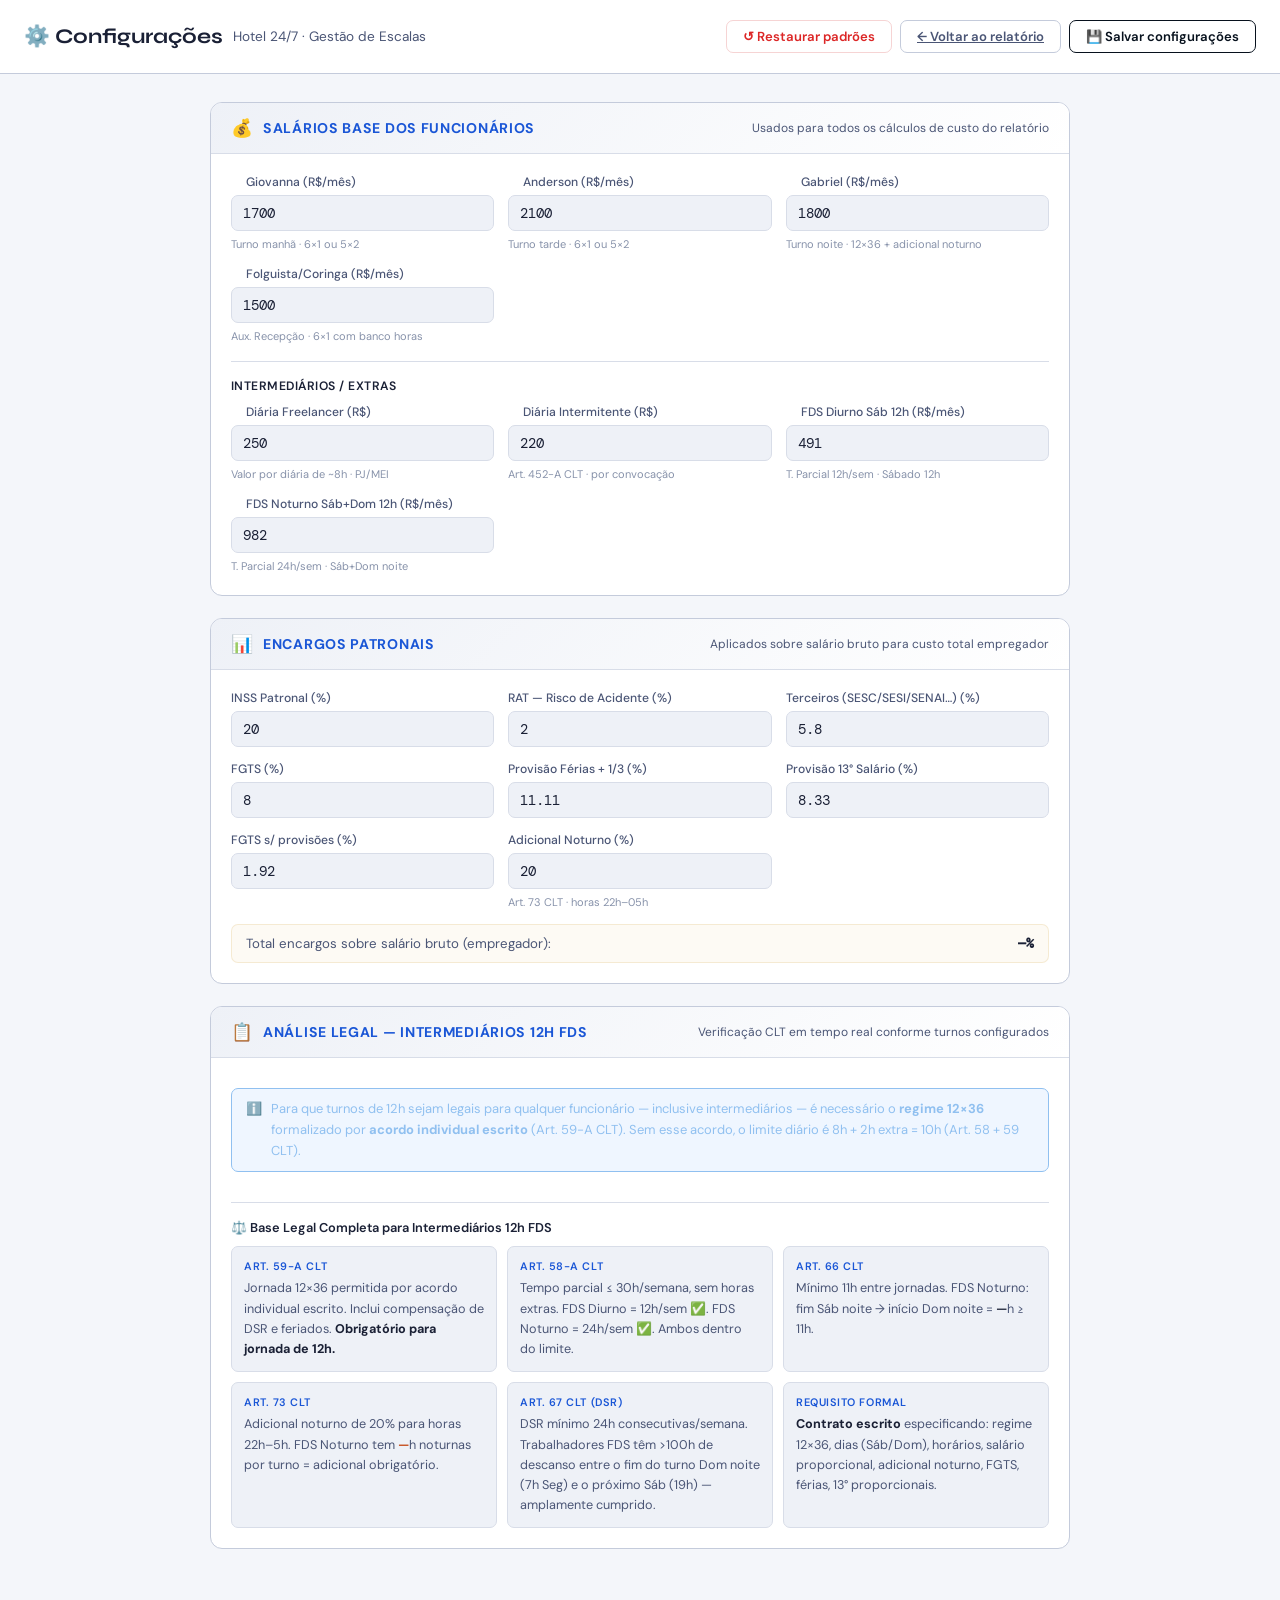
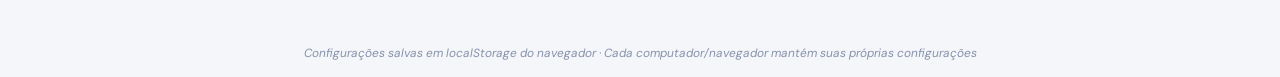
==== commit b3401e83: "Atualizações Técnicas" ====
--- a/config.html
+++ b/config.html
@@ -152,48 +152,6 @@
 
 <div class="page">
 
-  <!-- ── TURNOS ── -->
-  <div class="card">
-    <div class="card-head">
-      <span class="icon">🕐</span>
-      <h2>Horários de Início dos Turnos</h2>
-      <span class="note">Cada turno tem duração fixa: Manhã 8h · Tarde 8h · Noite 12h</span>
-    </div>
-    <div class="card-body">
-      <div class="field-grid">
-        <div class="field">
-          <label>☀️ Início do turno Manhã (h)</label>
-          <input type="number" id="morningStart" min="0" max="12" step="1" value="7" onchange="updateShiftVisual()">
-          <span class="hint">Ex: 7 → turno 07h–15h</span>
-        </div>
-        <div class="field">
-          <label>🌆 Início do turno Tarde (h)</label>
-          <input type="number" id="afternoonStart" min="8" max="20" step="1" value="15" onchange="updateShiftVisual()">
-          <span class="hint">Ex: 15 → turno 15h–23h · Deve ser ≥ manhã+4</span>
-        </div>
-        <div class="field">
-          <label>🌙 Início do turno Noite (h)</label>
-          <input type="number" id="nightStart" min="14" max="23" step="1" value="19" onchange="updateShiftVisual()">
-          <span class="hint">Ex: 19 → turno 19h–07h (+1) · 12h de duração</span>
-        </div>
-      </div>
-
-      <div class="shift-visual">
-        <div class="shift-visual-title">Visualização do dia (24h)</div>
-        <div class="shift-bar" id="shift-bar"></div>
-        <div class="shift-labels" id="shift-labels"></div>
-        <div class="shift-legend">
-          <div class="sl-item"><div class="sl-dot" style="background:var(--gio)"></div>Manhã (Giovanna)</div>
-          <div class="sl-item"><div class="sl-dot" style="background:var(--and)"></div>Tarde (Anderson)</div>
-          <div class="sl-item"><div class="sl-dot" style="background:var(--gab)"></div>Noite (Gabriel)</div>
-          <div class="sl-item"><div class="sl-dot" style="background:rgba(100,100,120,.5);border:1px dashed rgba(150,150,180,.4)"></div>Gap (sem cobertura)</div>
-        </div>
-      </div>
-
-      <div id="shift-clt-status" class="clt-row"></div>
-    </div>
-  </div>
-
   <!-- ── SALÁRIOS ── -->
   <div class="card">
     <div class="card-head">
@@ -358,7 +316,6 @@
 
 // ── DEFAULTS ──────────────────────────────────────────────────
 const DEFAULTS = {
-  morningStart: 7, afternoonStart: 15, nightStart: 19,
   salaries: {
     giovanna:1700, anderson:2100, gabriel:1800, folguista:1500,
     freelancer:250, intermitente:220, fdsDay:491, fdsNight:982,
@@ -390,7 +347,6 @@
 function resetAll() {
   if (!confirm('Restaurar todos os valores padrão?')) return;
   fillForm(DEFAULTS);
-  updateShiftVisual();
   updateEncTotal();
   updateIntCalcs();
   showToast('↺ Valores padrão restaurados');
@@ -398,9 +354,6 @@
 
 function readForm() {
   return {
-    morningStart:   +document.getElementById('morningStart').value || 7,
-    afternoonStart: +document.getElementById('afternoonStart').value || 15,
-    nightStart:     +document.getElementById('nightStart').value || 19,
     salaries: {
       giovanna:    +document.getElementById('sal-giovanna').value || 1700,
       anderson:    +document.getElementById('sal-anderson').value || 2100,
@@ -426,9 +379,6 @@
 
 function fillForm(cfg) {
   const set = (id, v) => { const el=document.getElementById(id); if(el) el.value=v; };
-  set('morningStart',   cfg.morningStart ?? 7);
-  set('afternoonStart', cfg.afternoonStart ?? 15);
-  set('nightStart',     cfg.nightStart ?? 19);
   const s = cfg.salaries || {};
   set('sal-giovanna',   s.giovanna   ?? 1700);
   set('sal-anderson',   s.anderson   ?? 2100);
@@ -449,88 +399,6 @@
   set('enc-noturno',  c.noturno  ?? 20);
 }
 
-// ── SHIFT VISUAL ──────────────────────────────────────────────
-function updateShiftVisual() {
-  const ms = +document.getElementById('morningStart').value || 7;
-  const as = +document.getElementById('afternoonStart').value || 15;
-  const ns = +document.getElementById('nightStart').value || 19;
-  const me = as;      // morning ends when afternoon begins
-  const ae = ns;      // afternoon ends when night begins
-  const ne = ms + 24; // night ends next day at morning start
-
-  const bar = document.getElementById('shift-bar');
-  const lbls = document.getElementById('shift-labels');
-  if (!bar) return;
-
-  // Segments (all in 0-24 space, night wraps)
-  const toLeft  = h => (h / 24 * 100).toFixed(2) + '%';
-  const toWidth = (s, e) => ((e - s) / 24 * 100).toFixed(2) + '%';
-
-  bar.innerHTML = '';
-
-  // Background (gap)
-  bar.style.background = 'rgba(180,50,50,.15)';
-
-  function addSeg(start, end, color, label) {
-    // handle overnight wrap
-    const segs = end <= 24
-      ? [[start, end]]
-      : [[start, 24], [0, end - 24]];
-    segs.forEach(([s, e]) => {
-      if (e <= 0 || s >= 24) return;
-      const el = document.createElement('div');
-      el.className = 'shift-seg';
-      el.style.left  = toLeft(Math.max(0, s));
-      el.style.width = toWidth(Math.max(0, s), Math.min(24, e));
-      el.style.background = color;
-      const dur = Math.min(24, e) - Math.max(0, s);
-      el.textContent = dur >= 2 ? label : '';
-      bar.appendChild(el);
-    });
-  }
-
-  addSeg(ms, me, 'rgba(224,122,122,.82)', `☀ ${pad(ms)}–${pad(me)}`);
-  addSeg(as, ae, 'rgba(80,144,224,.82)',  `🌆 ${pad(as)}–${pad(ae)}`);
-  addSeg(ns, ne, 'rgba(78,200,148,.82)',  `🌙 ${pad(ns)}–${pad(ms)}+1`);
-
-  // Hour labels
-  lbls.innerHTML = [0,6,12,18,24].map(h => `<span>${pad(h)}h</span>`).join('');
-
-  // CLT status
-  updateShiftCLT(ms, as, ns, me, ae);
-  updateIntCalcs();
-}
-
-function updateShiftCLT(ms, as, ns, me, ae) {
-  const statusEl = document.getElementById('shift-clt-status');
-  if (!statusEl) return;
-  const pills = [];
-  const mDur = me - ms; // morning duration
-  const aDur = ae - as; // afternoon duration
-  const nDur = (ms + 24) - ns; // night duration (overnight)
-  const gap1 = as - me; // gap between morning end and afternoon start
-  const gap2 = ns - ae; // gap between afternoon end and night start
-
-  if (mDur === 8) pills.push({ok:true, txt:`Manhã: ${mDur}h ✅`});
-  else if (mDur < 8) pills.push({ok:true, txt:`Manhã: ${mDur}h (< 8h)`});
-  else pills.push({ok:false, txt:`Manhã: ${mDur}h — excede 8h diárias ⚠`});
-
-  if (aDur === 8) pills.push({ok:true, txt:`Tarde: ${aDur}h ✅`});
-  else if (aDur < 8) pills.push({ok:true, txt:`Tarde: ${aDur}h (< 8h)`});
-  else pills.push({ok:false, txt:`Tarde: ${aDur}h — excede 8h ⚠`});
-
-  if (nDur === 12) pills.push({ok:true, txt:`Noite: ${nDur}h (12×36) ✅`});
-  else if (nDur < 12) pills.push({warn:true, txt:`Noite: ${nDur}h ⚠`});
-  else pills.push({ok:false, txt:`Noite: ${nDur}h — excede 12h ⚠`});
-
-  if (gap1 > 0) pills.push({warn:true, txt:`Gap manhã→tarde: ${gap1}h`});
-  if (gap2 > 0) pills.push({warn:true, txt:`Gap tarde→noite: ${gap2}h`});
-
-  statusEl.innerHTML = pills.map(p =>
-    `<span class="pill ${p.ok?'pill-ok':p.warn?'pill-warn':'pill-bad'}">${p.txt}</span>`
-  ).join('');
-}
-
 // ── ENCARGOS TOTAL ────────────────────────────────────────────
 function updateEncTotal() {
   const get = id => parseFloat(document.getElementById(id)?.value) || 0;
@@ -542,8 +410,8 @@
 
 // ── INTERMEDIÁRIO CALCS ───────────────────────────────────────
 function updateIntCalcs() {
-  const ms = +document.getElementById('morningStart').value || 7;
-  const ns = +document.getElementById('nightStart').value || 19;
+  const ms = 7; // default morning start
+  const ns = 19; // default night start
   const nightDur = (ms + 24) - ns; // e.g. 19→7 = 12h
   // FDS Day: Sáb 12h diurno (morningStart → nightStart)
   const dayDur = ns - ms; // e.g. 7→19 = 12h
@@ -639,7 +507,6 @@
 document.addEventListener('DOMContentLoaded', () => {
   const cfg = loadConfig();
   fillForm(cfg);
-  updateShiftVisual();
   updateEncTotal();
   updateIntCalcs();
 });
